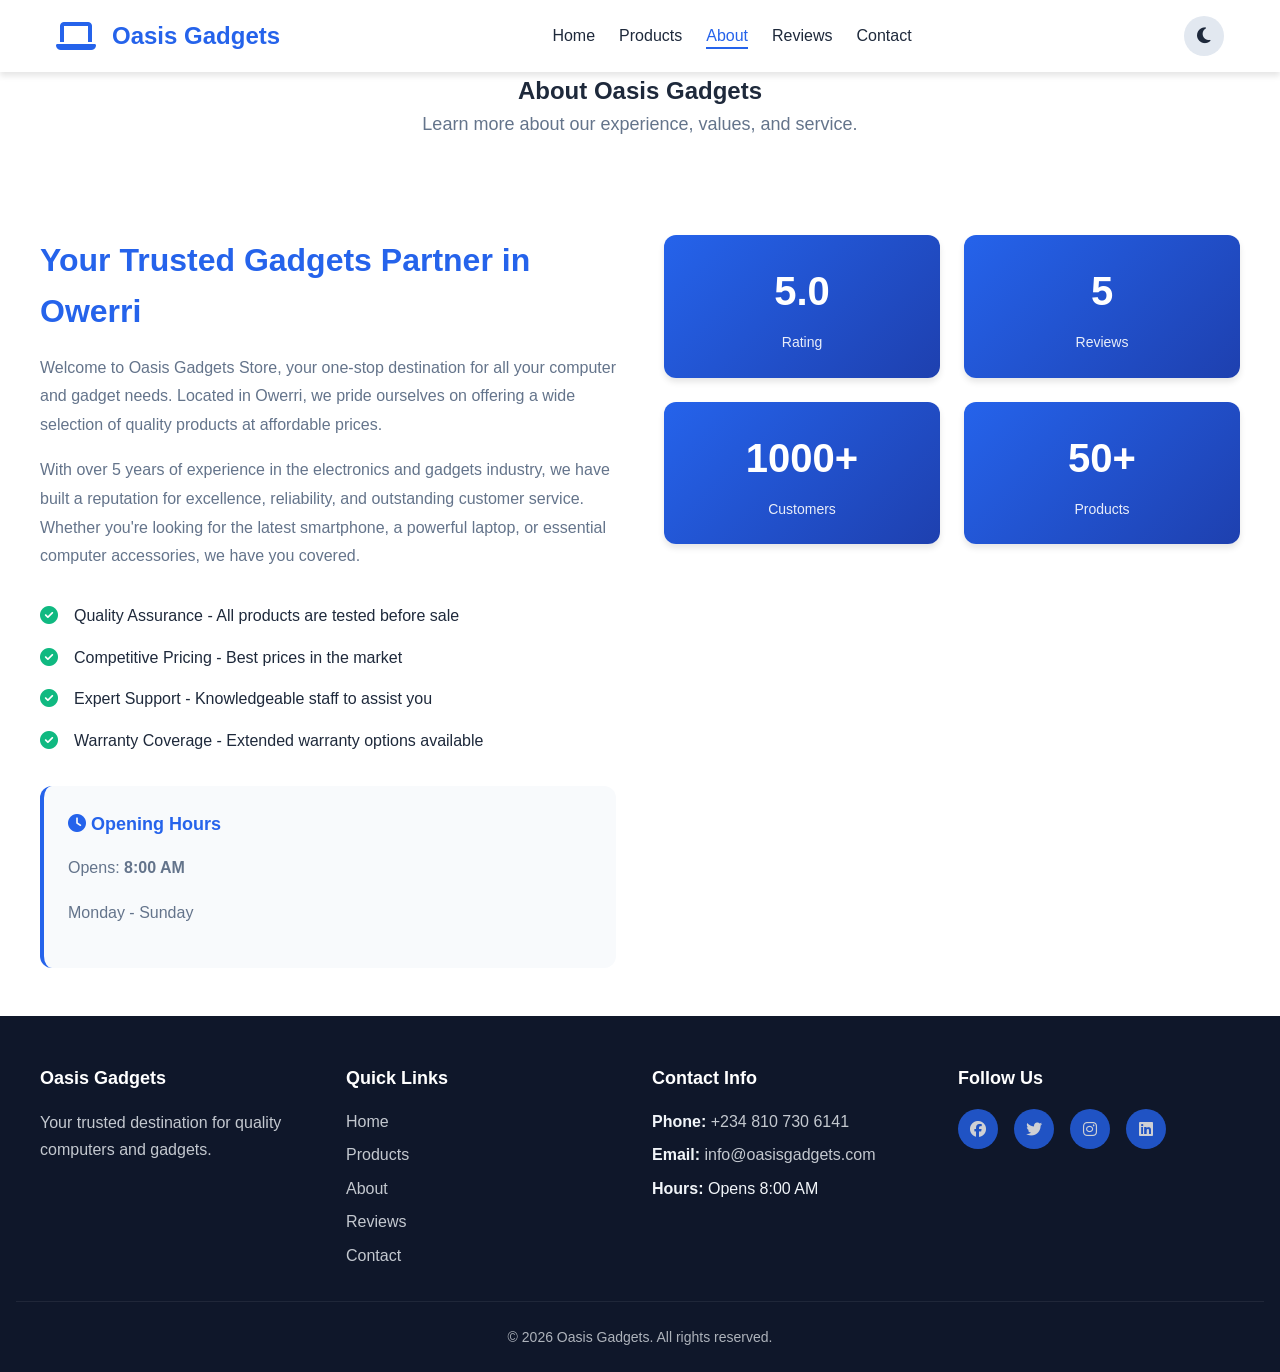
==== about.html @ adf70ca6 "Add files via upload" ====
<!DOCTYPE html>
<html lang="en">
<head>
    <meta charset="UTF-8">
    <meta name="viewport" content="width=device-width, initial-scale=1.0">
    <meta name="description" content="About Oasis Gadgets.">
    <meta name="theme-color" content="#2563eb">
    <title>Oasis Gadgets - About</title>
    <link rel="stylesheet" href="style.css">
    <link rel="stylesheet" href="https://cdnjs.cloudflare.com/ajax/libs/font-awesome/6.4.0/css/all.min.css">
</head>
<body>
    <nav class="navbar">
        <div class="nav-container">
            <div class="nav-logo"><i class="fas fa-laptop"></i><span>Oasis Gadgets</span></div>
            <ul class="nav-menu" id="navMenu">
                <li class="nav-item"><a href="home.html" class="nav-link">Home</a></li>
                <li class="nav-item"><a href="product.html" class="nav-link">Products</a></li>
                <li class="nav-item"><a href="about.html" class="nav-link active">About</a></li>
                <li class="nav-item"><a href="review.html" class="nav-link">Reviews</a></li>
                <li class="nav-item"><a href="contact.html" class="nav-link">Contact</a></li>
            </ul>
            <button class="theme-toggle" id="themeToggle" aria-label="Toggle dark mode"><i class="fas fa-moon"></i></button>
            <button class="hamburger" id="hamburger" aria-label="Toggle navigation menu"><span></span><span></span><span></span></button>
        </div>
    </nav>

    <section class="section-header page-header">
        <h1>About Oasis Gadgets</h1>
        <p>Learn more about our experience, values, and service.</p>
    </section>

    <section class="about">
        <div class="about-content">
            <div class="about-text">
                <h3>Your Trusted Gadgets Partner in Owerri</h3>
                <p>Welcome to Oasis Gadgets Store, your one-stop destination for all your computer and gadget needs. Located in Owerri, we pride ourselves on offering a wide selection of quality products at affordable prices.</p>
                <p>With over 5 years of experience in the electronics and gadgets industry, we have built a reputation for excellence, reliability, and outstanding customer service. Whether you're looking for the latest smartphone, a powerful laptop, or essential computer accessories, we have you covered.</p>
                <div class="about-features">
                    <div class="feature"><i class="fas fa-check-circle"></i><span>Quality Assurance - All products are tested before sale</span></div>
                    <div class="feature"><i class="fas fa-check-circle"></i><span>Competitive Pricing - Best prices in the market</span></div>
                    <div class="feature"><i class="fas fa-check-circle"></i><span>Expert Support - Knowledgeable staff to assist you</span></div>
                    <div class="feature"><i class="fas fa-check-circle"></i><span>Warranty Coverage - Extended warranty options available</span></div>
                </div>
                <div class="opening-hours"><h4><i class="fas fa-clock"></i> Opening Hours</h4><p>Opens: <strong>8:00 AM</strong></p><p>Monday - Sunday</p></div>
            </div>
            <div class="about-stats">
                <div class="stat"><span class="stat-number">5.0</span><span class="stat-label">Rating</span></div>
                <div class="stat"><span class="stat-number">5</span><span class="stat-label">Reviews</span></div>
                <div class="stat"><span class="stat-number">1000+</span><span class="stat-label">Customers</span></div>
                <div class="stat"><span class="stat-number">50+</span><span class="stat-label">Products</span></div>
            </div>
        </div>
    </section>

    <footer class="footer"><div class="footer-content"><div class="footer-section"><h4>Oasis Gadgets</h4><p>Your trusted destination for quality computers and gadgets.</p></div><div class="footer-section"><h4>Quick Links</h4><ul><li><a href="home.html">Home</a></li><li><a href="product.html">Products</a></li><li><a href="about.html">About</a></li><li><a href="review.html">Reviews</a></li><li><a href="contact.html">Contact</a></li></ul></div><div class="footer-section"><h4>Contact Info</h4><ul><li><strong>Phone:</strong> <a href="tel:+2348107306141">+234 810 730 6141</a></li><li><strong>Email:</strong> <a href="mailto:info@oasisgadgets.com">info@oasisgadgets.com</a></li><li><strong>Hours:</strong> Opens 8:00 AM</li></ul></div><div class="footer-section"><h4>Follow Us</h4><div class="social-links"><a href="https://facebook.com" target="_blank" rel="noopener noreferrer" aria-label="Facebook"><i class="fab fa-facebook"></i></a><a href="https://twitter.com" target="_blank" rel="noopener noreferrer" aria-label="Twitter"><i class="fab fa-twitter"></i></a><a href="https://instagram.com" target="_blank" rel="noopener noreferrer" aria-label="Instagram"><i class="fab fa-instagram"></i></a><a href="https://linkedin.com" target="_blank" rel="noopener noreferrer" aria-label="LinkedIn"><i class="fab fa-linkedin"></i></a></div></div></div><div class="footer-bottom"><p>&copy; 2026 Oasis Gadgets. All rights reserved.</p></div></footer>
    <script src="main.js"></script>
</body>
</html>
---- style.css ----
/* ===== CSS VARIABLES & COLOR SCHEME ===== */
:root {
    /* Primary Colors */
    --primary-blue: #2563eb;
    --primary-dark: #1e40af;
    --secondary-blue: #3b82f6;
    
    /* Neutral Colors */
    --dark-bg: #0f172a;
    --light-bg: #ffffff;
    --light-gray: #f8fafc;
    --medium-gray: #e2e8f0;
    --dark-gray: #64748b;
    --text-dark: #1e293b;
    --text-light: #f1f5f9;
    
    /* Accent Colors */
    --accent-gold: #fbbf24;
    --accent-green: #10b981;
    --accent-red: #ef4444;
    
    /* Typography */
    --font-family: 'Segoe UI', Tahoma, Geneva, Verdana, sans-serif;
    --font-size-base: 16px;
    --font-size-sm: 14px;
    --font-size-lg: 18px;
    --font-size-xl: 24px;
    --font-size-2xl: 32px;
    --font-size-3xl: 40px;
    
    /* Spacing */
    --spacing-xs: 4px;
    --spacing-sm: 8px;
    --spacing-md: 16px;
    --spacing-lg: 24px;
    --spacing-xl: 32px;
    --spacing-2xl: 48px;
    
    /* Shadows */
    --shadow-sm: 0 1px 2px rgba(0, 0, 0, 0.05);
    --shadow-md: 0 4px 6px rgba(0, 0, 0, 0.1);
    --shadow-lg: 0 10px 15px rgba(0, 0, 0, 0.1);
    --shadow-xl: 0 20px 25px rgba(0, 0, 0, 0.1);
    
    /* Transitions */
    --transition: all 0.3s ease-in-out;
    --transition-fast: all 0.15s ease-in-out;
    --transition-slow: all 0.5s ease-in-out;
    
    /* Border Radius */
    --radius-sm: 4px;
    --radius-md: 8px;
    --radius-lg: 12px;
    --radius-xl: 16px;
}

/* ===== DARK MODE VARIABLES ===== */
/* Overrides for dark mode when .dark-mode class is added to html element */
html.dark-mode {
    --light-bg: #0f172a;
    --light-gray: #1e293b;
    --text-dark: #f1f5f9;
    --medium-gray: #334155;
}

/* ===== CSS RESET & BASE STYLES ===== */
* {
    margin: 0;
    padding: 0;
    box-sizing: border-box;
}

html {
    scroll-behavior: smooth;
    font-size: var(--font-size-base);
}

body {
    font-family: var(--font-family);
    background-color: var(--light-bg);
    color: var(--text-dark);
    line-height: 1.6;
    transition: var(--transition);
}

/* Remove default list styles */
ul, ol {
    list-style: none;
}

/* Remove default link styles */
a {
    text-decoration: none;
    color: inherit;
    transition: var(--transition-fast);
}

/* ===== UTILITY CLASSES ===== */
.container {
    max-width: 1200px;
    margin: 0 auto;
    padding: 0 var(--spacing-md);
}

.section-header {
    text-align: center;
    margin-bottom: var(--spacing-2xl);
}

.section-header h2 {
    font-size: var(--font-size-3xl);
    font-weight: 700;
    margin-bottom: var(--spacing-md);
    color: var(--text-dark);
}

.section-header p {
    font-size: var(--font-size-lg);
    color: var(--dark-gray);
}

/* ===== BUTTONS ===== */
.btn {
    padding: var(--spacing-md) var(--spacing-lg);
    border: none;
    border-radius: var(--radius-lg);
    font-size: var(--font-size-base);
    font-weight: 600;
    cursor: pointer;
    transition: var(--transition-fast);
    display: inline-block;
    text-align: center;
    white-space: nowrap;
}

.btn-primary {
    background-color: var(--primary-blue);
    color: var(--light-text);
    box-shadow: var(--shadow-md);
}

.btn-primary:hover {
    background-color: var(--primary-dark);
    transform: translateY(-2px);
    box-shadow: var(--shadow-lg);
}

.btn-secondary {
    background-color: transparent;
    color: var(--primary-blue);
    border: 2px solid var(--primary-blue);
}

.btn-secondary:hover {
    background-color: var(--primary-blue);
    color: var(--light-text);
    transform: translateY(-2px);
}

.btn-small {
    padding: var(--spacing-sm) var(--spacing-md);
    font-size: var(--font-size-sm);
    border-radius: var(--radius-md);
}

html.dark-mode .btn-primary {
    color: var(--text-light);
}

html.dark-mode .btn-secondary {
    color: var(--secondary-blue);
}

html.dark-mode .btn-secondary:hover {
    color: var(--text-light);
}

/* ===== NAVIGATION BAR ===== */
.navbar {
    background-color: var(--light-bg);
    box-shadow: var(--shadow-md);
    position: sticky;
    top: 0;
    z-index: 1000;
    transition: var(--transition);
}

.nav-container {
    max-width: 1200px;
    margin: 0 auto;
    padding: var(--spacing-md);
    display: flex;
    justify-content: space-between;
    align-items: center;
}

.nav-logo {
    display: flex;
    align-items: center;
    gap: var(--spacing-md);
    font-size: var(--font-size-xl);
    font-weight: 700;
    color: var(--primary-blue);
}

.nav-logo i {
    font-size: var(--font-size-2xl);
}

.nav-menu {
    display: flex;
    gap: var(--spacing-lg);
    align-items: center;
}

.nav-link {
    color: var(--text-dark);
    font-weight: 500;
    position: relative;
    transition: var(--transition-fast);
}

.nav-link:hover,
.nav-link.active {
    color: var(--primary-blue);
}

.nav-link.active::after {
    content: '';
    position: absolute;
    bottom: -5px;
    left: 0;
    width: 100%;
    height: 2px;
    background-color: var(--primary-blue);
}

/* Dark mode nav styles */
html.dark-mode .nav-link {
    color: var(--text-light);
}

/* Theme Toggle Button */
.theme-toggle {
    background-color: var(--medium-gray);
    color: var(--text-dark);
    border: none;
    border-radius: 50%;
    width: 40px;
    height: 40px;
    display: flex;
    align-items: center;
    justify-content: center;
    cursor: pointer;
    font-size: var(--font-size-lg);
    transition: var(--transition-fast);
}

.theme-toggle:hover {
    background-color: var(--primary-blue);
    color: white;
}

html.dark-mode .theme-toggle {
    background-color: var(--medium-gray);
    color: var(--text-light);
}

/* Hamburger Menu (hidden by default) */
.hamburger {
    display: none;
    flex-direction: column;
    background: none;
    border: none;
    cursor: pointer;
    gap: 5px;
}

.hamburger span {
    width: 25px;
    height: 3px;
    background-color: var(--text-dark);
    border-radius: 2px;
    transition: var(--transition-fast);
}

html.dark-mode .hamburger span {
    background-color: var(--text-light);
}

.hamburger.active span:nth-child(1) {
    transform: rotate(45deg) translate(10px, 10px);
}

.hamburger.active span:nth-child(2) {
    opacity: 0;
}

.hamburger.active span:nth-child(3) {
    transform: rotate(-45deg) translate(7px, -7px);
}

/* ===== HERO SECTION ===== */
.hero {
    background: linear-gradient(135deg, var(--primary-blue) 0%, var(--primary-dark) 100%);
    color: white;
    padding: var(--spacing-2xl) var(--spacing-md);
    text-align: center;
    min-height: 600px;
    display: flex;
    align-items: center;
    justify-content: center;
}

.hero-content {
    max-width: 800px;
}

.hero-title {
    font-size: var(--font-size-3xl);
    font-weight: 700;
    margin-bottom: var(--spacing-md);
    animation: fadeInDown 0.8s ease-in-out;
}

.hero-tagline {
    font-size: var(--font-size-xl);
    margin-bottom: var(--spacing-md);
    opacity: 0.95;
    animation: fadeInUp 0.8s ease-in-out 0.2s both;
}

.hero-subtitle {
    font-size: var(--font-size-lg);
    margin-bottom: var(--spacing-lg);
    opacity: 0.9;
    animation: fadeInUp 0.8s ease-in-out 0.4s both;
}

.hero-buttons {
    display: flex;
    gap: var(--spacing-lg);
    justify-content: center;
    flex-wrap: wrap;
    margin-bottom: var(--spacing-xl);
    animation: fadeInUp 0.8s ease-in-out 0.6s both;
}

.hero-buttons .btn {
    font-size: var(--font-size-lg);
    padding: var(--spacing-lg) var(--spacing-2xl);
}

.rating-badge {
    display: flex;
    align-items: center;
    gap: var(--spacing-md);
    justify-content: center;
    font-size: var(--font-size-sm);
    animation: fadeInUp 0.8s ease-in-out 0.8s both;
}

.stars {
    display: flex;
    gap: 2px;
    color: var(--accent-gold);
}

/* ===== ANIMATIONS ===== */
@keyframes fadeInDown {
    from {
        opacity: 0;
        transform: translateY(-30px);
    }
    to {
        opacity: 1;
        transform: translateY(0);
    }
}

@keyframes fadeInUp {
    from {
        opacity: 0;
        transform: translateY(30px);
    }
    to {
        opacity: 1;
        transform: translateY(0);
    }
}

/* ===== PRODUCTS SECTION ===== */
.products {
    padding: var(--spacing-2xl) var(--spacing-md);
    background-color: var(--light-gray);
}

.products-grid {
    display: grid;
    grid-template-columns: repeat(auto-fit, minmax(300px, 1fr));
    gap: var(--spacing-lg);
    max-width: 1200px;
    margin: 0 auto;
}

.product-card {
    background-color: var(--light-bg);
    border-radius: var(--radius-lg);
    overflow: hidden;
    box-shadow: var(--shadow-md);
    transition: var(--transition);
    cursor: pointer;
}

.product-card:hover {
    transform: translateY(-8px);
    box-shadow: var(--shadow-xl);
}

.product-image {
    width: 100%;
    height: 250px;
    overflow: hidden;
    background-color: var(--medium-gray);
}

.product-image img {
    width: 100%;
    height: 100%;
    object-fit: cover;
    transition: var(--transition);
}

.product-card:hover .product-image img {
    transform: scale(1.05);
}

.product-info {
    padding: var(--spacing-lg);
}

.product-info h3 {
    font-size: var(--font-size-lg);
    margin-bottom: var(--spacing-sm);
    color: var(--text-dark);
}

.product-info p {
    font-size: var(--font-size-sm);
    color: var(--dark-gray);
    margin-bottom: var(--spacing-md);
}

.price {
    display: block;
    font-size: var(--font-size-lg);
    font-weight: 700;
    color: var(--primary-blue);
    margin-bottom: var(--spacing-md);
}

html.dark-mode .product-card {
    background-color: var(--light-gray);
}

html.dark-mode .product-info h3 {
    color: var(--text-dark);
}

/* ===== ABOUT SECTION ===== */
.about {
    padding: var(--spacing-2xl) var(--spacing-md);
    background-color: var(--light-bg);
}

.about-content {
    max-width: 1200px;
    margin: 0 auto;
    display: grid;
    grid-template-columns: 1fr 1fr;
    gap: var(--spacing-2xl);
    align-items: start;
}

.about-text h3 {
    font-size: var(--font-size-2xl);
    margin-bottom: var(--spacing-md);
    color: var(--primary-blue);
}

.about-text p {
    font-size: var(--font-size-base);
    color: var(--dark-gray);
    margin-bottom: var(--spacing-md);
    line-height: 1.8;
}

.about-features {
    margin: var(--spacing-xl) 0;
}

.feature {
    display: flex;
    align-items: center;
    gap: var(--spacing-md);
    margin-bottom: var(--spacing-md);
    color: var(--text-dark);
}

.feature i {
    color: var(--accent-green);
    font-size: var(--font-size-lg);
}

.opening-hours {
    background-color: var(--light-gray);
    padding: var(--spacing-lg);
    border-radius: var(--radius-lg);
    border-left: 4px solid var(--primary-blue);
}

.opening-hours h4 {
    color: var(--primary-blue);
    margin-bottom: var(--spacing-md);
    font-size: var(--font-size-lg);
}

.about-stats {
    display: grid;
    grid-template-columns: repeat(2, 1fr);
    gap: var(--spacing-lg);
}

.stat {
    background: linear-gradient(135deg, var(--primary-blue) 0%, var(--primary-dark) 100%);
    color: white;
    padding: var(--spacing-lg);
    border-radius: var(--radius-lg);
    text-align: center;
    box-shadow: var(--shadow-md);
}

.stat-number {
    display: block;
    font-size: var(--font-size-3xl);
    font-weight: 700;
    margin-bottom: var(--spacing-sm);
}

.stat-label {
    display: block;
    font-size: var(--font-size-sm);
    opacity: 0.9;
}

html.dark-mode .about-text p,
html.dark-mode .feature {
    color: var(--text-light);
}

html.dark-mode .opening-hours {
    background-color: var(--medium-gray);
}

/* ===== REVIEWS SECTION ===== */
.reviews {
    padding: var(--spacing-2xl) var(--spacing-md);
    background-color: var(--light-gray);
}

.overall-rating {
    text-align: center;
    margin-bottom: var(--spacing-2xl);
}

.rating-stars {
    display: flex;
    justify-content: center;
    gap: var(--spacing-sm);
    margin-bottom: var(--spacing-md);
    font-size: var(--font-size-xl);
    color: var(--accent-gold);
}

.overall-rating h3 {
    font-size: var(--font-size-2xl);
    color: var(--text-dark);
}

.reviews-grid {
    display: grid;
    grid-template-columns: repeat(auto-fit, minmax(300px, 1fr));
    gap: var(--spacing-lg);
    max-width: 1200px;
    margin: 0 auto;
}

.review-card {
    background-color: var(--light-bg);
    padding: var(--spacing-lg);
    border-radius: var(--radius-lg);
    box-shadow: var(--shadow-md);
    transition: var(--transition);
}

.review-card:hover {
    transform: translateY(-5px);
    box-shadow: var(--shadow-lg);
}

.review-header {
    display: flex;
    justify-content: space-between;
    align-items: start;
    margin-bottom: var(--spacing-md);
}

.reviewer-info {
    display: flex;
    gap: var(--spacing-md);
}

.reviewer-avatar {
    font-size: 40px;
    color: var(--primary-blue);
}

.reviewer-info h4 {
    font-size: var(--font-size-base);
    margin-bottom: var(--spacing-xs);
    color: var(--text-dark);
}

.review-date {
    font-size: var(--font-size-sm);
    color: var(--dark-gray);
}

.review-rating {
    display: flex;
    gap: 2px;
    color: var(--accent-gold);
    font-size: var(--font-size-sm);
}

.review-text {
    font-size: var(--font-size-base);
    color: var(--dark-gray);
    line-height: 1.7;
    font-style: italic;
}

html.dark-mode .review-card {
    background-color: var(--light-gray);
}

html.dark-mode .reviewer-info h4,
html.dark-mode .review-text {
    color: var(--text-light);
}

/* ===== CONTACT SECTION ===== */
.contact {
    padding: var(--spacing-2xl) var(--spacing-md);
    background-color: var(--light-bg);
}

.contact-content {
    max-width: 1200px;
    margin: 0 auto var(--spacing-2xl);
    display: grid;
    grid-template-columns: 1fr 1fr;
    gap: var(--spacing-2xl);
}

.contact-info {
    display: flex;
    flex-direction: column;
    gap: var(--spacing-lg);
}

.contact-item {
    display: flex;
    gap: var(--spacing-lg);
    align-items: flex-start;
}

.contact-icon {
    font-size: var(--font-size-2xl);
    color: var(--primary-blue);
    min-width: 50px;
    display: flex;
    align-items: center;
    justify-content: center;
}

.contact-details h4 {
    color: var(--text-dark);
    margin-bottom: var(--spacing-sm);
    font-size: var(--font-size-lg);
}

.contact-details p,
.contact-details a {
    color: var(--dark-gray);
    font-size: var(--font-size-base);
    line-height: 1.6;
}

.contact-details a {
    color: var(--primary-blue);
    font-weight: 500;
}

.contact-details a:hover {
    text-decoration: underline;
}

.map-container {
    border-radius: var(--radius-lg);
    overflow: hidden;
    box-shadow: var(--shadow-md);
    position: relative;
}

.map-link {
    position: absolute;
    top: 15px;
    right: 15px;
    background-color: var(--primary-blue);
    color: white;
    padding: var(--spacing-md) var(--spacing-lg);
    border-radius: var(--radius-md);
    display: flex;
    align-items: center;
    gap: var(--spacing-md);
    font-weight: 600;
    z-index: 10;
    transition: var(--transition-fast);
    box-shadow: var(--shadow-md);
}

.map-link:hover {
    background-color: var(--primary-dark);
    transform: translateY(-2px);
    box-shadow: var(--shadow-lg);
}

.map-link i {
    font-size: var(--font-size-lg);
}

.map-container iframe {
    border-radius: var(--radius-lg);
}

/* Contact Form Container */
.contact-form-container {
    max-width: 700px;
    margin: 0 auto;
    background-color: var(--light-gray);
    padding: var(--spacing-xl);
    border-radius: var(--radius-lg);
}

.contact-form-container h3 {
    font-size: var(--font-size-xl);
    margin-bottom: var(--spacing-lg);
    color: var(--text-dark);
}

.contact-form {
    display: flex;
    flex-direction: column;
    gap: var(--spacing-lg);
}

.form-group {
    display: flex;
    flex-direction: column;
    gap: var(--spacing-sm);
}

.form-group label {
    font-weight: 600;
    color: var(--text-dark);
    font-size: var(--font-size-base);
}

.form-group input,
.form-group textarea {
    padding: var(--spacing-md);
    border: 2px solid var(--medium-gray);
    border-radius: var(--radius-md);
    font-family: var(--font-family);
    font-size: var(--font-size-base);
    color: var(--text-dark);
    background-color: var(--light-bg);
    transition: var(--transition-fast);
}

.form-group input:focus,
.form-group textarea:focus {
    outline: none;
    border-color: var(--primary-blue);
    box-shadow: 0 0 0 3px rgba(37, 99, 235, 0.1);
}

.form-group textarea {
    resize: vertical;
    min-height: 120px;
}

.error-message {
    color: var(--accent-red);
    font-size: var(--font-size-sm);
    display: none;
}

.form-group.error input,
.form-group.error textarea {
    border-color: var(--accent-red);
}

.form-group.error .error-message {
    display: block;
}

.success-message {
    background-color: var(--accent-green);
    color: white;
    padding: var(--spacing-md);
    border-radius: var(--radius-md);
    display: flex;
    align-items: center;
    gap: var(--spacing-md);
    font-weight: 500;
    display: none;
}

.success-message.show {
    display: flex;
    animation: slideInUp 0.5s ease-in-out;
}

@keyframes slideInUp {
    from {
        opacity: 0;
        transform: translateY(20px);
    }
    to {
        opacity: 1;
        transform: translateY(0);
    }
}

html.dark-mode .contact-form-container {
    background-color: var(--medium-gray);
}

html.dark-mode .form-group input,
html.dark-mode .form-group textarea {
    background-color: var(--dark-bg);
    color: var(--text-light);
    border-color: var(--medium-gray);
}

html.dark-mode .contact-details a {
    color: var(--secondary-blue);
}

html.dark-mode .contact-details p {
    color: var(--text-light);
}

html.dark-mode .contact-form-container h3,
html.dark-mode .form-group label {
    color: var(--text-light);
}

/* ===== FOOTER ===== */
.footer {
    background-color: var(--dark-bg);
    color: var(--text-light);
    padding: var(--spacing-2xl) var(--spacing-md) var(--spacing-lg);
}

.footer-content {
    max-width: 1200px;
    margin: 0 auto;
    display: grid;
    grid-template-columns: repeat(auto-fit, minmax(250px, 1fr));
    gap: var(--spacing-lg);
    margin-bottom: var(--spacing-xl);
}

.footer-section h4 {
    color: var(--light-text);
    margin-bottom: var(--spacing-md);
    font-size: var(--font-size-lg);
    font-weight: 600;
}

.footer-section p {
    color: var(--text-light);
    opacity: 0.8;
    margin-bottom: var(--spacing-md);
    line-height: 1.7;
}

.footer-section ul {
    display: flex;
    flex-direction: column;
    gap: var(--spacing-sm);
}

.footer-section a {
    color: var(--text-light);
    opacity: 0.8;
    transition: var(--transition-fast);
}

.footer-section a:hover {
    opacity: 1;
    color: var(--secondary-blue);
}

.social-links {
    display: flex;
    gap: var(--spacing-md);
    margin-top: var(--spacing-md);
}

.social-links a {
    width: 40px;
    height: 40px;
    border-radius: 50%;
    background-color: var(--primary-blue);
    display: flex;
    align-items: center;
    justify-content: center;
    color: white;
    transition: var(--transition-fast);
}

.social-links a:hover {
    background-color: var(--secondary-blue);
    transform: translateY(-3px);
    opacity: 1;
}

.footer-bottom {
    text-align: center;
    padding-top: var(--spacing-lg);
    border-top: 1px solid rgba(255, 255, 255, 0.1);
    color: var(--text-light);
    opacity: 0.7;
    font-size: var(--font-size-sm);
}

/* ===== RESPONSIVE DESIGN ===== */
/* Tablet (768px and below) */
@media (max-width: 768px) {
    /* Navigation */
    .nav-menu {
        position: fixed;
        left: -100%;
        top: 70px;
        flex-direction: column;
        background-color: var(--light-bg);
        width: 100%;
        text-align: center;
        transition: 0.3s;
        box-shadow: var(--shadow-md);
        padding: var(--spacing-lg) 0;
        gap: var(--spacing-md);
    }

    .nav-menu.active {
        left: 0;
    }

    .hamburger {
        display: flex;
    }

    /* Hero */
    .hero {
        padding: var(--spacing-xl) var(--spacing-md);
        min-height: 500px;
    }

    .hero-title {
        font-size: var(--font-size-2xl);
    }

    .hero-tagline {
        font-size: var(--font-size-lg);
    }

    .hero-buttons {
        gap: var(--spacing-md);
    }

    /* About */
    .about-content {
        grid-template-columns: 1fr;
    }

    .about-stats {
        grid-template-columns: repeat(2, 1fr);
    }

    /* Contact */
    .contact-content {
        grid-template-columns: 1fr;
    }

    /* Products */
    .products-grid {
        grid-template-columns: repeat(2, 1fr);
    }

    /* Footer */
    .footer-content {
        grid-template-columns: repeat(2, 1fr);
    }
}

/* Mobile (375px and below) */
@media (max-width: 375px) {
    /* Base font size */
    :root {
        --font-size-base: 14px;
        --font-size-lg: 16px;
        --font-size-xl: 20px;
        --font-size-2xl: 28px;
        --font-size-3xl: 32px;
    }

    /* Navigation */
    .nav-logo span {
        display: none;
    }

    /* Hero */
    .hero-title {
        font-size: var(--font-size-2xl);
    }

    .hero-buttons {
        flex-direction: column;
        align-items: stretch;
    }

    .hero-buttons .btn {
        width: 100%;
    }

    /* Products Grid */
    .products-grid {
        grid-template-columns: 1fr;
        gap: var(--spacing-md);
    }

    /* About Stats */
    .about-stats {
        grid-template-columns: 1fr;
    }

    /* Section Headers */
    .section-header h2 {
        font-size: var(--font-size-xl);
    }

    /* Footer */
    .footer-content {
        grid-template-columns: 1fr;
        gap: var(--spacing-md);
    }

    /* Contact Form */
    .contact-form-container {
        padding: var(--spacing-lg);
    }

    /* Reviews Grid */
    .reviews-grid {
        grid-template-columns: 1fr;
    }
}

/* Extra Small (max 320px) */
@media (max-width: 320px) {
    .hero-buttons {
        gap: var(--spacing-sm);
    }

    .contact-item {
        flex-direction: column;
    }

    .contact-icon {
        min-width: auto;
    }
}

/* ===== UTILITY: Light Text Color ===== */
:root {
    --light-text: #ffffff;
}
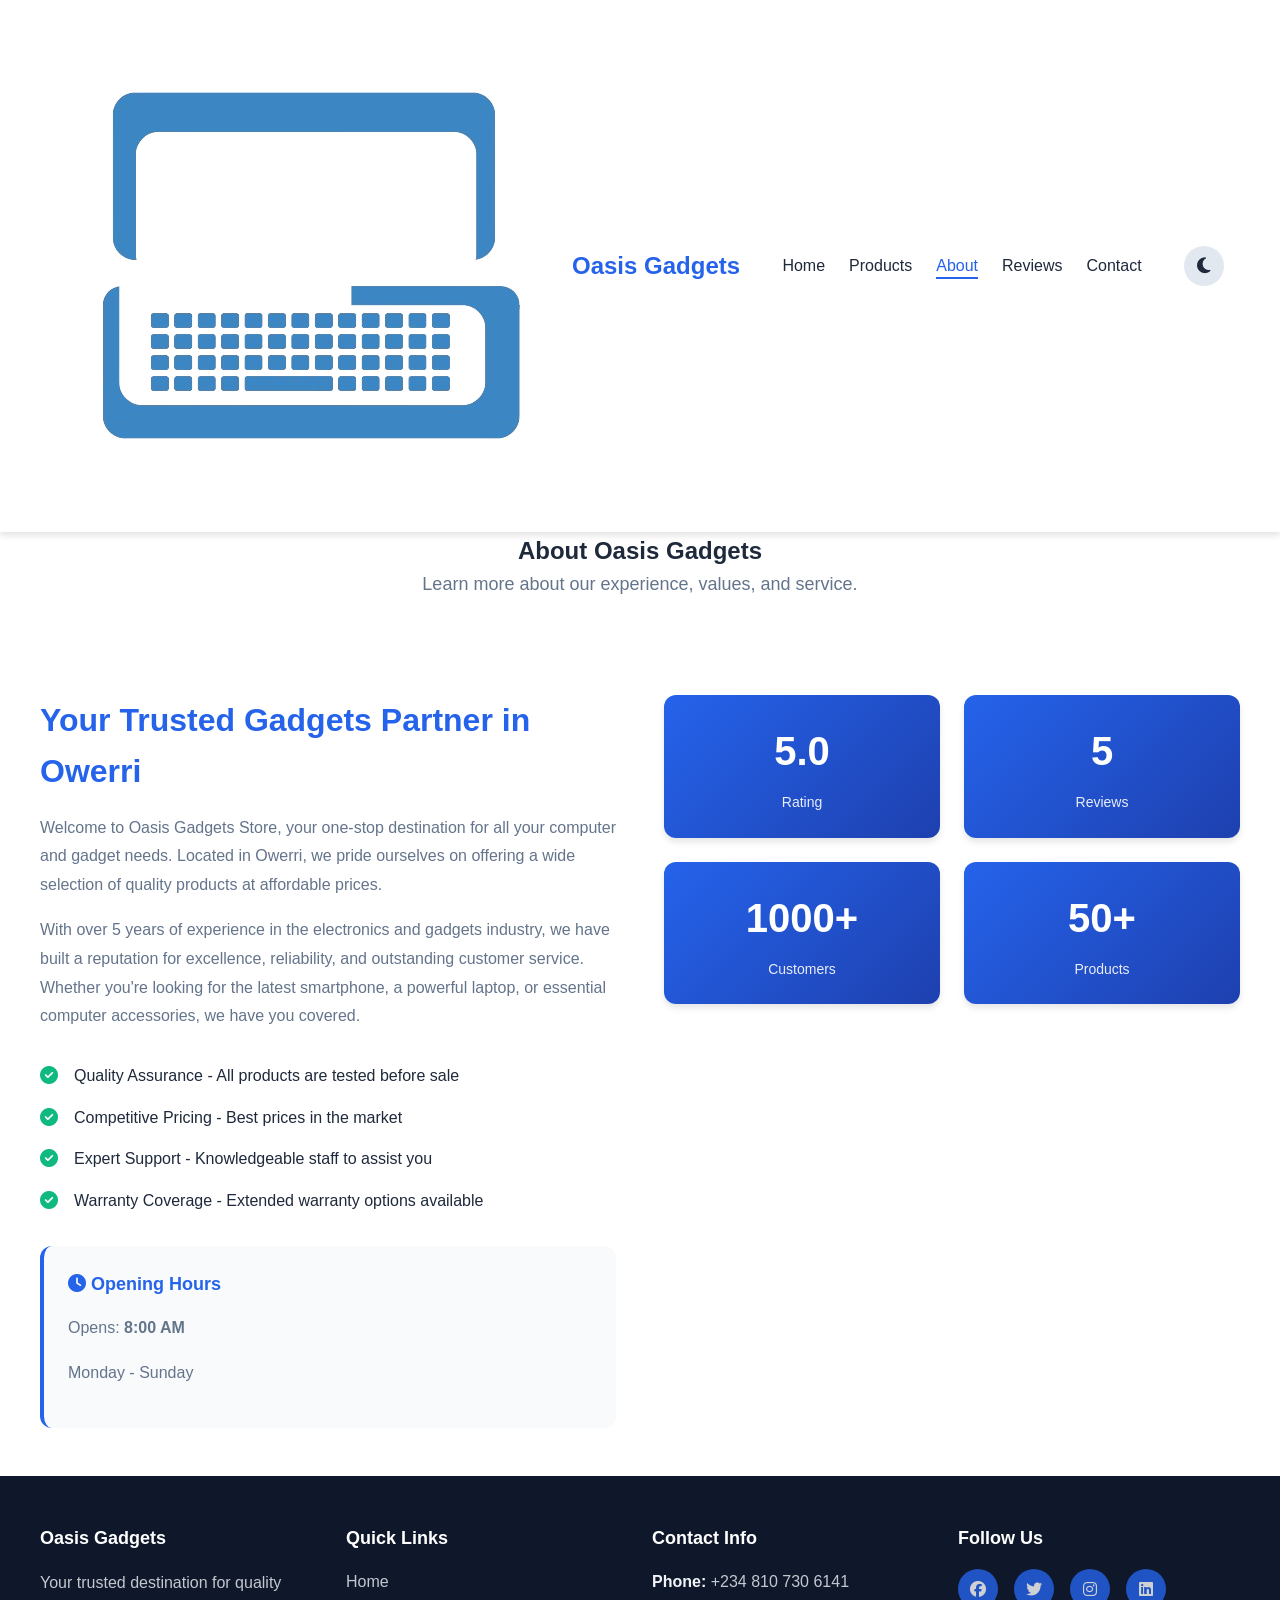
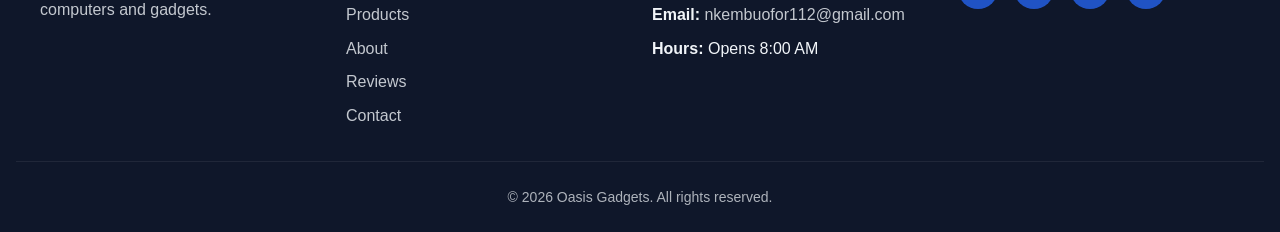
==== commit 158913b3: "Add files via upload" ====
--- a/about.html
+++ b/about.html
@@ -12,15 +12,16 @@
 <body>
     <nav class="navbar">
         <div class="nav-container">
-            <div class="nav-logo"><i class="fas fa-laptop"></i><span>Oasis Gadgets</span></div>
+            <div class="nav-logo"><img src="Laptops_as_low_as_150k-removebg-preview.png" alt="Oasis Gadgets logo"><span>Oasis Gadgets</span></div>
             <ul class="nav-menu" id="navMenu">
                 <li class="nav-item"><a href="home.html" class="nav-link">Home</a></li>
                 <li class="nav-item"><a href="product.html" class="nav-link">Products</a></li>
                 <li class="nav-item"><a href="about.html" class="nav-link active">About</a></li>
                 <li class="nav-item"><a href="review.html" class="nav-link">Reviews</a></li>
                 <li class="nav-item"><a href="contact.html" class="nav-link">Contact</a></li>
+                <li class="nav-item mobile-theme-item"><button class="theme-toggle mobile-theme-toggle" id="themeToggleMobile" aria-label="Toggle dark mode"><i class="fas fa-moon"></i></button></li>
             </ul>
-            <button class="theme-toggle" id="themeToggle" aria-label="Toggle dark mode"><i class="fas fa-moon"></i></button>
+            <button class="theme-toggle desktop-theme-toggle" id="themeToggle" aria-label="Toggle dark mode"><i class="fas fa-moon"></i></button>
             <button class="hamburger" id="hamburger" aria-label="Toggle navigation menu"><span></span><span></span><span></span></button>
         </div>
     </nav>
@@ -53,7 +54,7 @@
         </div>
     </section>
 
-    <footer class="footer"><div class="footer-content"><div class="footer-section"><h4>Oasis Gadgets</h4><p>Your trusted destination for quality computers and gadgets.</p></div><div class="footer-section"><h4>Quick Links</h4><ul><li><a href="home.html">Home</a></li><li><a href="product.html">Products</a></li><li><a href="about.html">About</a></li><li><a href="review.html">Reviews</a></li><li><a href="contact.html">Contact</a></li></ul></div><div class="footer-section"><h4>Contact Info</h4><ul><li><strong>Phone:</strong> <a href="tel:+2348107306141">+234 810 730 6141</a></li><li><strong>Email:</strong> <a href="mailto:info@oasisgadgets.com">info@oasisgadgets.com</a></li><li><strong>Hours:</strong> Opens 8:00 AM</li></ul></div><div class="footer-section"><h4>Follow Us</h4><div class="social-links"><a href="https://facebook.com" target="_blank" rel="noopener noreferrer" aria-label="Facebook"><i class="fab fa-facebook"></i></a><a href="https://twitter.com" target="_blank" rel="noopener noreferrer" aria-label="Twitter"><i class="fab fa-twitter"></i></a><a href="https://instagram.com" target="_blank" rel="noopener noreferrer" aria-label="Instagram"><i class="fab fa-instagram"></i></a><a href="https://linkedin.com" target="_blank" rel="noopener noreferrer" aria-label="LinkedIn"><i class="fab fa-linkedin"></i></a></div></div></div><div class="footer-bottom"><p>&copy; 2026 Oasis Gadgets. All rights reserved.</p></div></footer>
+    <footer class="footer"><div class="footer-content"><div class="footer-section"><h4>Oasis Gadgets</h4><p>Your trusted destination for quality computers and gadgets.</p></div><div class="footer-section"><h4>Quick Links</h4><ul><li><a href="home.html">Home</a></li><li><a href="product.html">Products</a></li><li><a href="about.html">About</a></li><li><a href="review.html">Reviews</a></li><li><a href="contact.html">Contact</a></li></ul></div><div class="footer-section"><h4>Contact Info</h4><ul><li><strong>Phone:</strong> <a href="tel:+2348107306141">+234 810 730 6141</a></li><li><strong>Email:</strong> <a href="mailto:nkembuofor112@gmail.com">nkembuofor112@gmail.com</a></li><li><strong>Hours:</strong> Opens 8:00 AM</li></ul></div><div class="footer-section"><h4>Follow Us</h4><div class="social-links"><a href="https://facebook.com" target="_blank" rel="noopener noreferrer" aria-label="Facebook"><i class="fab fa-facebook"></i></a><a href="https://twitter.com" target="_blank" rel="noopener noreferrer" aria-label="Twitter"><i class="fab fa-twitter"></i></a><a href="https://instagram.com" target="_blank" rel="noopener noreferrer" aria-label="Instagram"><i class="fab fa-instagram"></i></a><a href="https://linkedin.com" target="_blank" rel="noopener noreferrer" aria-label="LinkedIn"><i class="fab fa-linkedin"></i></a></div></div></div><div class="footer-bottom"><p>&copy; 2026 Oasis Gadgets. All rights reserved.</p></div></footer>
     <script src="main.js"></script>
 </body>
 </html>
--- a/style.css
+++ b/style.css
@@ -235,6 +235,10 @@
     background-color: var(--primary-blue);
 }
 
+.nav-menu .mobile-theme-item {
+    display: none;
+}
+
 /* Dark mode nav styles */
 html.dark-mode .nav-link {
     color: var(--text-light);
@@ -387,6 +391,46 @@
         opacity: 1;
         transform: translateY(0);
     }
+}
+
+/* ===== HOME HIGHLIGHTS ===== */
+.home-features {
+    padding: var(--spacing-2xl) var(--spacing-md);
+    background-color: var(--light-bg);
+}
+
+.features-container {
+    max-width: 1100px;
+    margin: 0 auto;
+    display: grid;
+    grid-template-columns: repeat(3, 1fr);
+    gap: var(--spacing-lg);
+}
+
+.feature-card {
+    background: linear-gradient(180deg, var(--light-gray) 0%, var(--light-bg) 100%);
+    border: 1px solid var(--medium-gray);
+    border-radius: var(--radius-lg);
+    padding: var(--spacing-xl);
+    text-align: center;
+    box-shadow: var(--shadow-sm);
+}
+
+.feature-card i {
+    font-size: var(--font-size-2xl);
+    color: var(--primary-blue);
+    margin-bottom: var(--spacing-md);
+}
+
+.feature-card h3 {
+    font-size: var(--font-size-xl);
+    margin-bottom: var(--spacing-sm);
+    color: var(--text-dark);
+}
+
+.feature-card p {
+    color: var(--dark-gray);
+    line-height: 1.7;
 }
 
 /* ===== PRODUCTS SECTION ===== */
@@ -980,6 +1024,19 @@
         left: 0;
     }
 
+    .nav-menu .mobile-theme-item {
+        display: block;
+    }
+
+    .nav-menu .mobile-theme-toggle {
+        display: flex;
+        margin-top: var(--spacing-sm);
+    }
+
+    .desktop-theme-toggle {
+        display: none;
+    }
+
     .hamburger {
         display: flex;
     }
@@ -1000,6 +1057,11 @@
 
     .hero-buttons {
         gap: var(--spacing-md);
+    }
+
+    /* Home Highlights */
+    .features-container {
+        grid-template-columns: repeat(2, 1fr);
     }
 
     /* About */
@@ -1057,6 +1119,15 @@
         width: 100%;
     }
 
+    /* Home Highlights */
+    .features-container {
+        grid-template-columns: 1fr;
+    }
+
+    .feature-card {
+        padding: var(--spacing-lg);
+    }
+
     /* Products Grid */
     .products-grid {
         grid-template-columns: 1fr;
